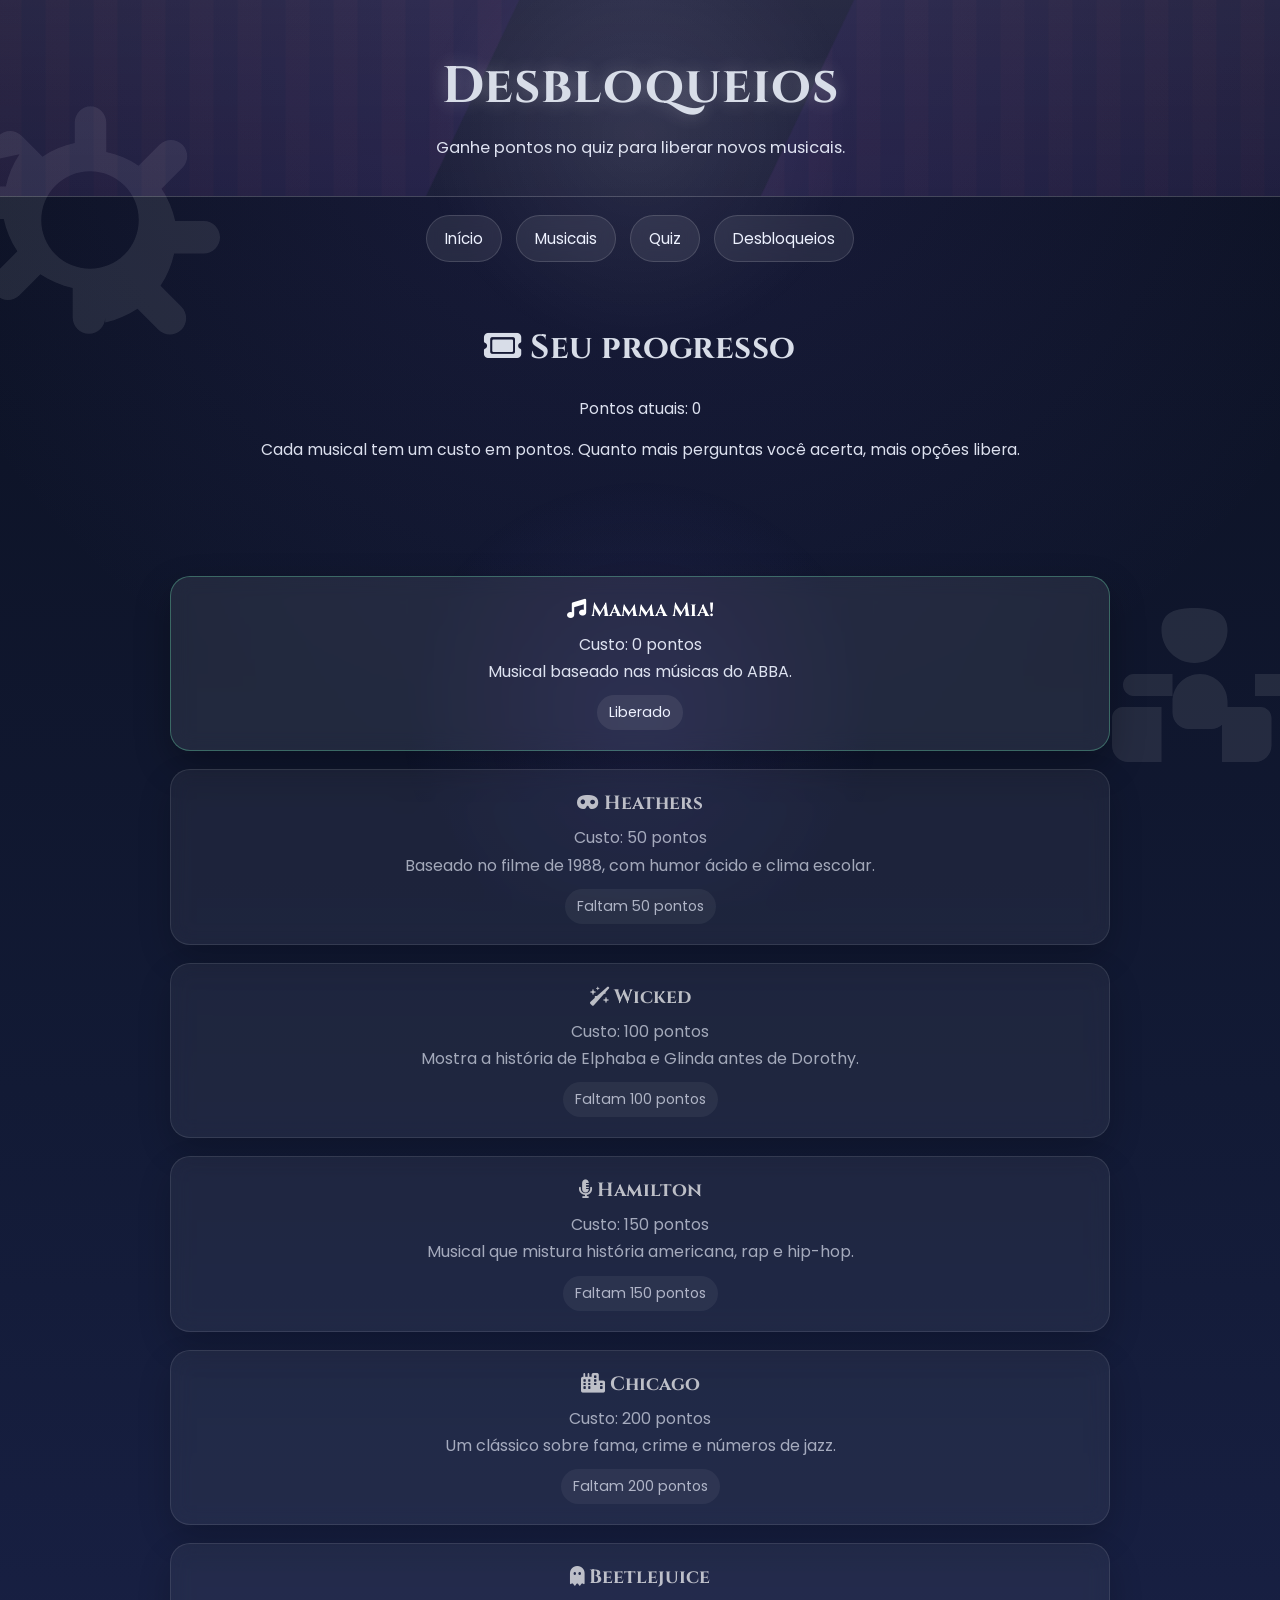
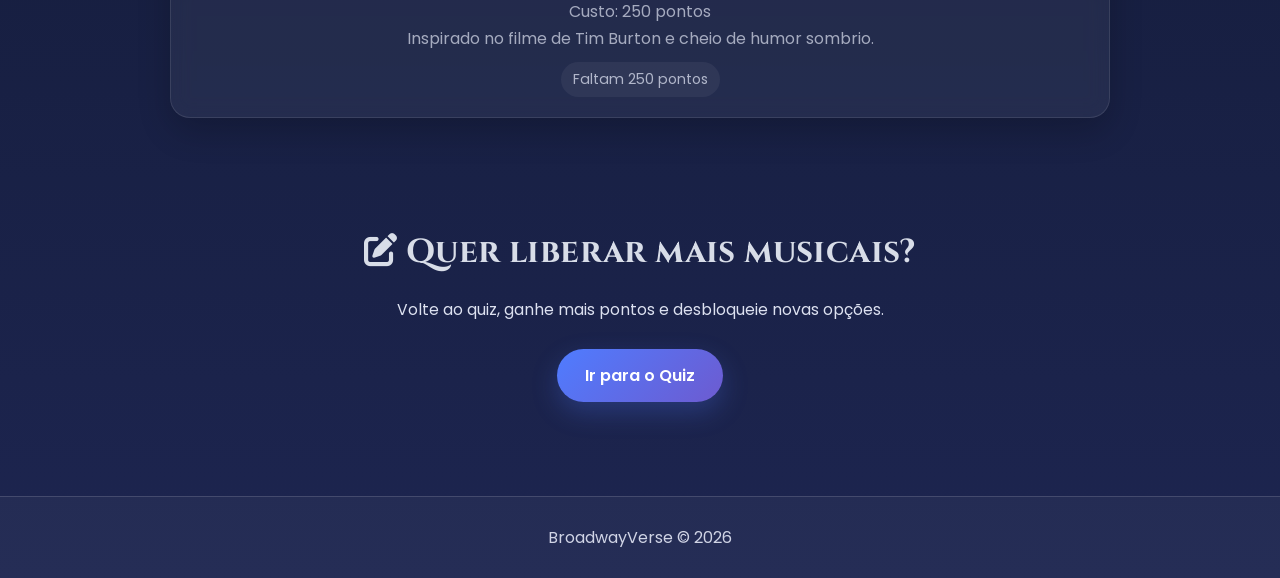
==== desbloqueios.html @ 9a896dba "Add files via upload" ====
<!DOCTYPE html>
<html lang="pt-BR">

<head>

    <!-- Configurações básicas da página -->
    <meta charset="UTF-8">
    <meta name="viewport" content="width=device-width, initial-scale=1.0">

    <!-- Título da aba -->
    <title>Desbloqueios | BroadwayVerse</title>

    <!-- Fontes do projeto -->
    <link href="https://fonts.googleapis.com/css2?family=Cinzel:wght@400;600;700&family=Poppins:wght@300;400;500;600&display=swap" rel="stylesheet">

    <!-- Ícones do projeto -->
    <link rel="stylesheet"
          href="https://cdnjs.cloudflare.com/ajax/libs/font-awesome/6.5.2/css/all.min.css">

    <!-- CSS principal -->
    <link rel="stylesheet" href="style.css">

    <!-- Manifesto do aplicativo -->
    <link rel="manifest" href="manifest.json">

</head>

<body>

    <!-- Fundo decorativo -->
    <div class="fundo-teatro"></div>

    <!-- Cabeçalho -->
    <header>

        <div class="cortina-esquerda"></div>
        <div class="cortina-direita"></div>

        <h1>Desbloqueios</h1>

        <p>
            Ganhe pontos no quiz para liberar novos musicais.
        </p>

    </header>

    <!-- Menu de navegação -->
    <nav>

        <a href="index.html">Início</a>
        <a href="musicais.html">Musicais</a>
        <a href="quiz.html">Quiz</a>
        <a href="desbloqueios.html">Desbloqueios</a>

    </nav>

    <!-- Resumo dos pontos -->
    <section class="historia">

        <h2>
            <i class="fa-solid fa-ticket"></i>
            Seu progresso
        </h2>

        <p id="pontosResumo">
            Pontos atuais: 0
        </p>

        <p>
            Cada musical tem um custo em pontos. Quanto mais perguntas você acerta, mais opções libera.
        </p>

    </section>

    <!-- Lista de musicais -->
    <section>

        <div class="lista-bloqueio">

            <!-- Mamma Mia -->
            <article class="bloqueio-card liberado" data-custo="0">

                <h3>
                    <i class="fa-solid fa-music"></i>
                    Mamma Mia!
                </h3>

                <p>
                    Custo: 0 pontos
                </p>

                <p>
                    Musical baseado nas músicas do ABBA.
                </p>

                <span class="pontos-tag status-texto">
                    Liberado
                </span>

            </article>

            <!-- Heathers -->
            <article class="bloqueio-card bloqueado" data-custo="50">

                <h3>
                    <i class="fa-solid fa-mask"></i>
                    Heathers
                </h3>

                <p>
                    Custo: 50 pontos
                </p>

                <p>
                    Baseado no filme de 1988, com humor ácido e clima escolar.
                </p>

                <span class="pontos-tag status-texto">
                    Bloqueado
                </span>

            </article>

            <!-- Wicked -->
            <article class="bloqueio-card bloqueado" data-custo="100">

                <h3>
                    <i class="fa-solid fa-wand-sparkles"></i>
                    Wicked
                </h3>

                <p>
                    Custo: 100 pontos
                </p>

                <p>
                    Mostra a história de Elphaba e Glinda antes de Dorothy.
                </p>

                <span class="pontos-tag status-texto">
                    Bloqueado
                </span>

            </article>

            <!-- Hamilton -->
            <article class="bloqueio-card bloqueado" data-custo="150">

                <h3>
                    <i class="fa-solid fa-microphone-lines"></i>
                    Hamilton
                </h3>

                <p>
                    Custo: 150 pontos
                </p>

                <p>
                    Musical que mistura história americana, rap e hip-hop.
                </p>

                <span class="pontos-tag status-texto">
                    Bloqueado
                </span>

            </article>

            <!-- Chicago -->
            <article class="bloqueio-card bloqueado" data-custo="200">

                <h3>
                    <i class="fa-solid fa-city"></i>
                    Chicago
                </h3>

                <p>
                    Custo: 200 pontos
                </p>

                <p>
                    Um clássico sobre fama, crime e números de jazz.
                </p>

                <span class="pontos-tag status-texto">
                    Bloqueado
                </span>

            </article>

            <!-- Beetlejuice -->
            <article class="bloqueio-card bloqueado" data-custo="250">

                <h3>
                    <i class="fa-solid fa-ghost"></i>
                    Beetlejuice
                </h3>

                <p>
                    Custo: 250 pontos
                </p>

                <p>
                    Inspirado no filme de Tim Burton e cheio de humor sombrio.
                </p>

                <span class="pontos-tag status-texto">
                    Bloqueado
                </span>

            </article>

        </div>

    </section>

    <!-- Voltar para o quiz -->
    <section class="download">

        <h2>
            <i class="fa-solid fa-pen-to-square"></i>
            Quer liberar mais musicais?
        </h2>

        <p>
            Volte ao quiz, ganhe mais pontos e desbloqueie novas opções.
        </p>

        <a href="quiz.html" class="botao">
            Ir para o Quiz
        </a>

    </section>

    <!-- Rodapé -->
    <footer>

        <p>
            BroadwayVerse © 2026
        </p>

    </footer>

    <!-- Script da página -->
    <script>

        // Lê os pontos salvos no navegador
        const pontos = Number(localStorage.getItem("broadwayversePontos")) || 0;

        // Atualiza o texto com a pontuação atual
        const pontosResumo = document.getElementById("pontosResumo");
        pontosResumo.textContent = "Pontos atuais: " + pontos;

        // Seleciona todos os cards de bloqueio
        const cards = document.querySelectorAll(".bloqueio-card");

        // Percorre cada musical e verifica se está liberado
        cards.forEach((card) => {
            const custo = Number(card.dataset.custo);
            const status = card.querySelector(".status-texto");

            if (pontos >= custo) {
                card.classList.remove("bloqueado");
                card.classList.add("liberado");
                status.textContent = "Liberado";
            } else {
                const faltam = custo - pontos;
                status.textContent = "Faltam " + faltam + " pontos";
            }
        });

        // Registra o service worker
        if ("serviceWorker" in navigator) {
            navigator.serviceWorker.register("service-worker.js");
        }

    </script>

</body>

</html>
---- style.css ----
/* ==========================
   VARIÁVEIS GERAIS
   Cores e fontes principais do projeto
========================== */

:root{
    --fundo-escuro: #0b1020;
    --fundo-meio: #121a35;
    --fundo-claro: #1d2550;
    --roxo: #6d5bd0;
    --azul: #4f7cff;
    --prata: #d8dde8;
    --branco: #ffffff;
    --texto: #eef2ff;
    --cartao: rgba(255,255,255,0.08);
    --borda: rgba(255,255,255,0.14);
    --sombra: 0 14px 35px rgba(0,0,0,0.28);
}

/* ==========================
   RESET BÁSICO
========================== */

*{
    margin:0;
    padding:0;
    box-sizing:border-box;
}

html{
    scroll-behavior:smooth;
}

body{
    font-family:'Poppins', sans-serif;
    background:
        radial-gradient(circle at top, rgba(109,91,208,0.15), transparent 35%),
        linear-gradient(180deg, var(--fundo-escuro), var(--fundo-meio), var(--fundo-claro));
    color:var(--texto);
    min-height:100vh;
    overflow-x:hidden;
    position:relative;
}

/* ==========================
   FUNDO DECORATIVO
   Elementos opacos e flutuantes
========================== */

body::before,
body::after{
    content:"";
    position:fixed;
    inset:auto;
    pointer-events:none;
    opacity:0.09;
    z-index:0;
    background-repeat:no-repeat;
    background-size:contain;
}

body::before{
    top:10%;
    left:-40px;
    width:260px;
    height:260px;
    background-image:url("data:image/svg+xml,%3Csvg xmlns='http://www.w3.org/2000/svg' viewBox='0 0 512 512'%3E%3Cpath fill='%23ffffff' d='M256 32c17.7 0 32 14.3 32 32v58.3c22.8 4.9 44.4 14 63.6 26.9l41.2-41.2c12.5-12.5 32.8-12.5 45.3 0s12.5 32.8 0 45.3l-41.2 41.2c12.9 19.2 22 40.8 26.9 63.6H480c17.7 0 32 14.3 32 32s-14.3 32-32 32h-58.3c-4.9 22.8-14 44.4-26.9 63.6l41.2 41.2c12.5 12.5 12.5 32.8 0 45.3s-32.8 12.5-45.3 0l-41.2-41.2c-19.2 12.9-40.8 22-63.6 26.9V448c0 17.7-14.3 32-32 32s-32-14.3-32-32v-58.3c-22.8-4.9-44.4-14-63.6-26.9l-41.2 41.2c-12.5 12.5-32.8 12.5-45.3 0s-12.5-32.8 0-45.3l41.2-41.2c-12.9-19.2-22-40.8-26.9-63.6H32c-17.7 0-32-14.3-32-32s14.3-32 32-32h58.3c4.9-22.8 14-44.4 26.9-63.6L75.9 135.4c-12.5-12.5-12.5-32.8 0-45.3s32.8-12.5 45.3 0l41.2 41.2c19.2-12.9 40.8-22 63.6-26.9V64c0-17.7 14.3-32 32-32zm0 128a96 96 0 1 0 0 192 96 96 0 1 0 0-192z'/%3E%3C/svg%3E");
    animation: flutuar 16s ease-in-out infinite;
}

body::after{
    bottom:8%;
    right:-30px;
    width:220px;
    height:220px;
    background-image:url("data:image/svg+xml,%3Csvg xmlns='http://www.w3.org/2000/svg' viewBox='0 0 640 512'%3E%3Cpath fill='%23ffffff' d='M400 64c0 53-43 96-96 96S208 117 208 64s43-64 96-64 96 11 96 64zm-80 128c44.2 0 80 35.8 80 80v32c0 26.5-21.5 48-48 48h-64c-26.5 0-48-21.5-48-48v-32c0-44.2 35.8-80 80-80zm-224 32c0-17.7 14.3-32 32-32h112v64H128c-17.7 0-32-14.3-32-32zm384-32h112c17.7 0 32 14.3 32 32s-14.3 32-32 32H480v-64zm-96 96h112c17.7 0 32 14.3 32 32v80c0 26.5-21.5 48-48 48h-96v-160zm-176 0v160h-96c-26.5 0-48-21.5-48-48v-80c0-17.7 14.3-32 32-32h112z'/%3E%3C/svg%3E");
    animation: flutuar 19s ease-in-out infinite reverse;
}

@keyframes flutuar{
    0%,100%{ transform:translateY(0) rotate(0deg); }
    50%{ transform:translateY(-18px) rotate(4deg); }
}

/* ==========================
   FUNDO TEATRO
   Camada suave para profundidade
========================== */

.fundo-teatro{
    position:fixed;
    inset:0;
    background:
        radial-gradient(circle at 50% 15%, rgba(255,255,255,0.08), transparent 22%),
        radial-gradient(circle at 50% 80%, rgba(109,91,208,0.12), transparent 25%);
    z-index:0;
    pointer-events:none;
}

/* ==========================
   CABEÇALHO
   Com cortinas laterais
========================== */

header{
    position:relative;
    z-index:1;
    text-align:center;
    padding:52px 20px 36px;
    background:linear-gradient(180deg, rgba(255,255,255,0.08), rgba(255,255,255,0.03));
    border-bottom:1px solid var(--borda);
    overflow:hidden;
}

header h1{
    font-family:'Cinzel', serif;
    font-size:clamp(2rem, 4vw, 3.6rem);
    color:var(--prata);
    letter-spacing:1px;
    text-shadow:0 0 18px rgba(255,255,255,0.28);
    position:relative;
    z-index:2;
}

header p{
    margin-top:14px;
    font-size:1.02rem;
    color:rgba(238,242,255,0.92);
    position:relative;
    z-index:2;
    max-width:760px;
    margin-left:auto;
    margin-right:auto;
}

.cortina-esquerda,
.cortina-direita{
    position:absolute;
    top:0;
    bottom:0;
    width:52%;
    background:
        repeating-linear-gradient(
            90deg,
            rgba(146, 77, 191, 0.22) 0 24px,
            rgba(89, 60, 153, 0.30) 24px 48px
        );
    filter:blur(0.2px);
    z-index:1;
    opacity:0.55;
}

.cortina-esquerda{
    left:0;
    clip-path:polygon(0 0, 100% 0, 86% 100%, 0 100%);
    animation: abrirEsquerda 1.7s ease-out forwards;
}

.cortina-direita{
    right:0;
    clip-path:polygon(14% 0, 100% 0, 100% 100%, 0 100%);
    animation: abrirDireita 1.7s ease-out forwards;
}

@keyframes abrirEsquerda{
    from{ transform:translateX(0); }
    to{ transform:translateX(-22%); }
}

@keyframes abrirDireita{
    from{ transform:translateX(0); }
    to{ transform:translateX(22%); }
}

/* ==========================
   MENU
========================== */

nav{
    position:relative;
    z-index:1;
    display:flex;
    justify-content:center;
    flex-wrap:wrap;
    gap:14px;
    padding:18px 20px 8px;
}

nav a{
    text-decoration:none;
    color:var(--texto);
    background:rgba(255,255,255,0.08);
    border:1px solid var(--borda);
    padding:11px 18px;
    border-radius:999px;
    transition:0.25s ease;
    font-size:0.95rem;
    backdrop-filter:blur(8px);
}

nav a:hover{
    transform:translateY(-2px);
    background:rgba(111, 148, 255, 0.22);
    border-color:rgba(145, 177, 255, 0.36);
}

/* ==========================
   SEÇÕES
========================== */

section{
    position:relative;
    z-index:1;
    padding:56px 20px;
}

section h2{
    font-family:'Cinzel', serif;
    font-size:clamp(1.5rem, 2.6vw, 2.2rem);
    text-align:center;
    margin-bottom:24px;
    color:var(--prata);
    letter-spacing:0.4px;
}

section h3{
    font-family:'Cinzel', serif;
    color:var(--branco);
}

/* ==========================
   BANNER
========================== */

.banner{
    text-align:center;
    padding:76px 20px 70px;
    max-width:980px;
    margin:0 auto;
}

.banner h2{
    font-family:'Cinzel', serif;
    font-size:clamp(2rem, 4vw, 3.3rem);
    margin-bottom:18px;
    color:var(--branco);
}

.banner p{
    max-width:760px;
    margin:0 auto;
    line-height:1.8;
    color:rgba(238,242,255,0.93);
    font-size:1.03rem;
}

.botao{
    display:inline-block;
    margin-top:28px;
    text-decoration:none;
    color:var(--branco);
    background:linear-gradient(135deg, #4f7cff, #6d5bd0);
    padding:14px 28px;
    border-radius:999px;
    transition:0.25s ease;
    font-weight:600;
    box-shadow:0 10px 26px rgba(79,124,255,0.25);
}

.botao:hover{
    transform:translateY(-2px);
    box-shadow:0 14px 30px rgba(79,124,255,0.35);
}

/* ==========================
   TEXTO CENTRAL
========================== */

.historia{
    max-width:900px;
    margin:0 auto;
    text-align:center;
}

.historia p{
    margin-top:12px;
    line-height:1.85;
    font-size:0.98rem;
    color:rgba(238,242,255,0.92);
}

/* ==========================
   CARDS
   Grid centralizado
========================== */

.cards{
    display:grid;
    grid-template-columns:repeat(auto-fit, minmax(240px, 300px));
    justify-content:center;
    gap:22px;
    max-width:1100px;
    margin:0 auto;
}

.card{
    background:var(--cartao);
    border:1px solid var(--borda);
    border-radius:22px;
    padding:24px 22px;
    text-align:center;
    box-shadow:var(--sombra);
    backdrop-filter:blur(10px);
    transition:0.25s ease;
}

.card:hover{
    transform:translateY(-4px);
    border-color:rgba(141, 168, 255, 0.35);
    box-shadow:0 18px 40px rgba(0,0,0,0.34);
}

.card h3{
    margin-bottom:12px;
    font-size:1.18rem;
}

.card p{
    line-height:1.75;
    font-size:0.96rem;
    color:rgba(238,242,255,0.92);
}

/* ==========================
   IMAGENS DOS CARDS
========================== */

.poster{
    width:100%;
    height:340px;
    object-fit:cover;
    border-radius:16px;
    margin-bottom:14px;
    border:1px solid rgba(255,255,255,0.14);
    display:block;
}

/* ==========================
   DOWNLOAD
========================== */

.download{
    text-align:center;
}

.download p{
    margin-top:10px;
    font-size:0.98rem;
    color:rgba(238,242,255,0.92);
}

#installBtn{
    margin-top:20px;
    background:linear-gradient(135deg, #4f7cff, #6d5bd0);
    color:var(--branco);
    border:none;
    padding:14px 24px;
    border-radius:999px;
    font-size:0.98rem;
    cursor:pointer;
    transition:0.25s ease;
    font-weight:600;
    box-shadow:0 10px 26px rgba(79,124,255,0.22);
}

#installBtn:hover{
    transform:translateY(-2px);
}

/* ==========================
   QUIZ
   Área principal do quiz
========================== */

.quiz-box{
    max-width:820px;
    margin:0 auto;
    text-align:center;
}

#pergunta{
    margin-bottom:26px;
    font-size:clamp(1.4rem, 2.2vw, 1.9rem);
}

#respostas{
    display:grid;
    gap:14px;
    max-width:720px;
    margin:0 auto;
}

.resposta-btn{
    padding:14px 16px;
    border:none;
    border-radius:16px;
    cursor:pointer;
    background:rgba(255,255,255,0.08);
    color:var(--branco);
    font-size:0.98rem;
    border:1px solid var(--borda);
    transition:0.22s ease;
}

.resposta-btn:hover{
    background:rgba(79,124,255,0.22);
    transform:translateY(-2px);
}

/* ==========================
   PONTUAÇÃO
========================== */

#pontos,
#streak,
#resultado,
#nivel{
    text-align:center;
    margin-top:10px;
}

#resultado{
    font-size:1.6rem;
    margin-top:18px;
}

/* ==========================
   BLOQUEIOS
   Tela dos musicais liberados
========================== */

.lista-bloqueio{
    max-width:940px;
    margin:0 auto;
    display:grid;
    gap:18px;
}

.bloqueio-card{
    background:var(--cartao);
    border:1px solid var(--borda);
    border-radius:20px;
    padding:20px 22px;
    text-align:center;
    box-shadow:var(--sombra);
    backdrop-filter:blur(10px);
}

.bloqueio-card h3{
    font-size:1.2rem;
    margin-bottom:8px;
}

.bloqueio-card p{
    line-height:1.7;
    color:rgba(238,242,255,0.92);
}

.bloqueado{
    opacity:0.72;
}

.liberado{
    border-color:rgba(120, 255, 193, 0.3);
}

.pontos-tag{
    display:inline-block;
    margin-top:10px;
    padding:7px 12px;
    border-radius:999px;
    background:rgba(255,255,255,0.08);
    font-size:0.88rem;
}

/* ==========================
   RODAPÉ
========================== */

footer{
    position:relative;
    z-index:1;
    text-align:center;
    padding:28px 20px;
    margin-top:38px;
    background:rgba(255,255,255,0.04);
    border-top:1px solid var(--borda);
    color:rgba(238,242,255,0.85);
}

/* ==========================
   RESPONSIVIDADE
========================== */

@media(max-width:768px){

    header{
        padding-top:44px;
    }

    nav{
        gap:10px;
    }

    nav a{
        width:fit-content;
    }

    .banner{
        padding-top:58px;
        padding-bottom:56px;
    }

    .cards{
        grid-template-columns:1fr;
        max-width:420px;
    }

    .poster{
        height:300px;
    }

    .cortina-esquerda,
    .cortina-direita{
        opacity:0.34;
    }
}
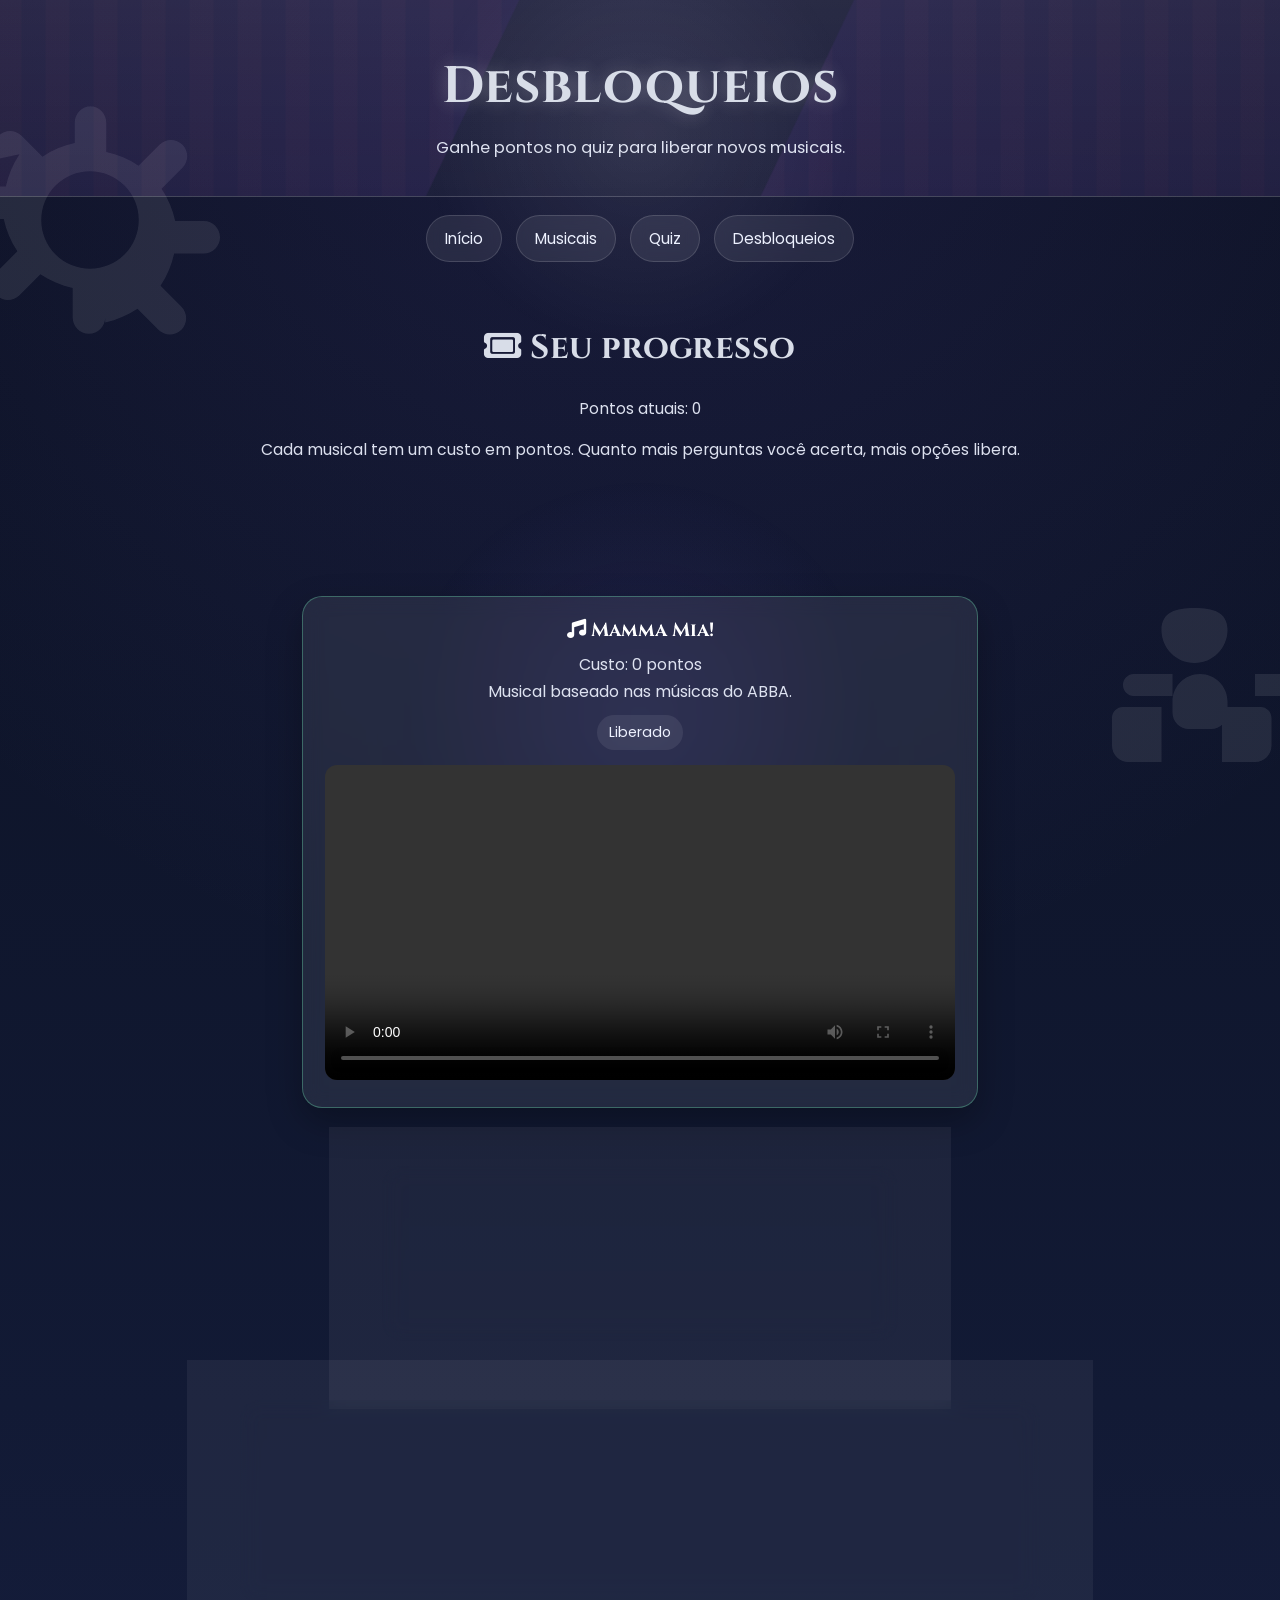
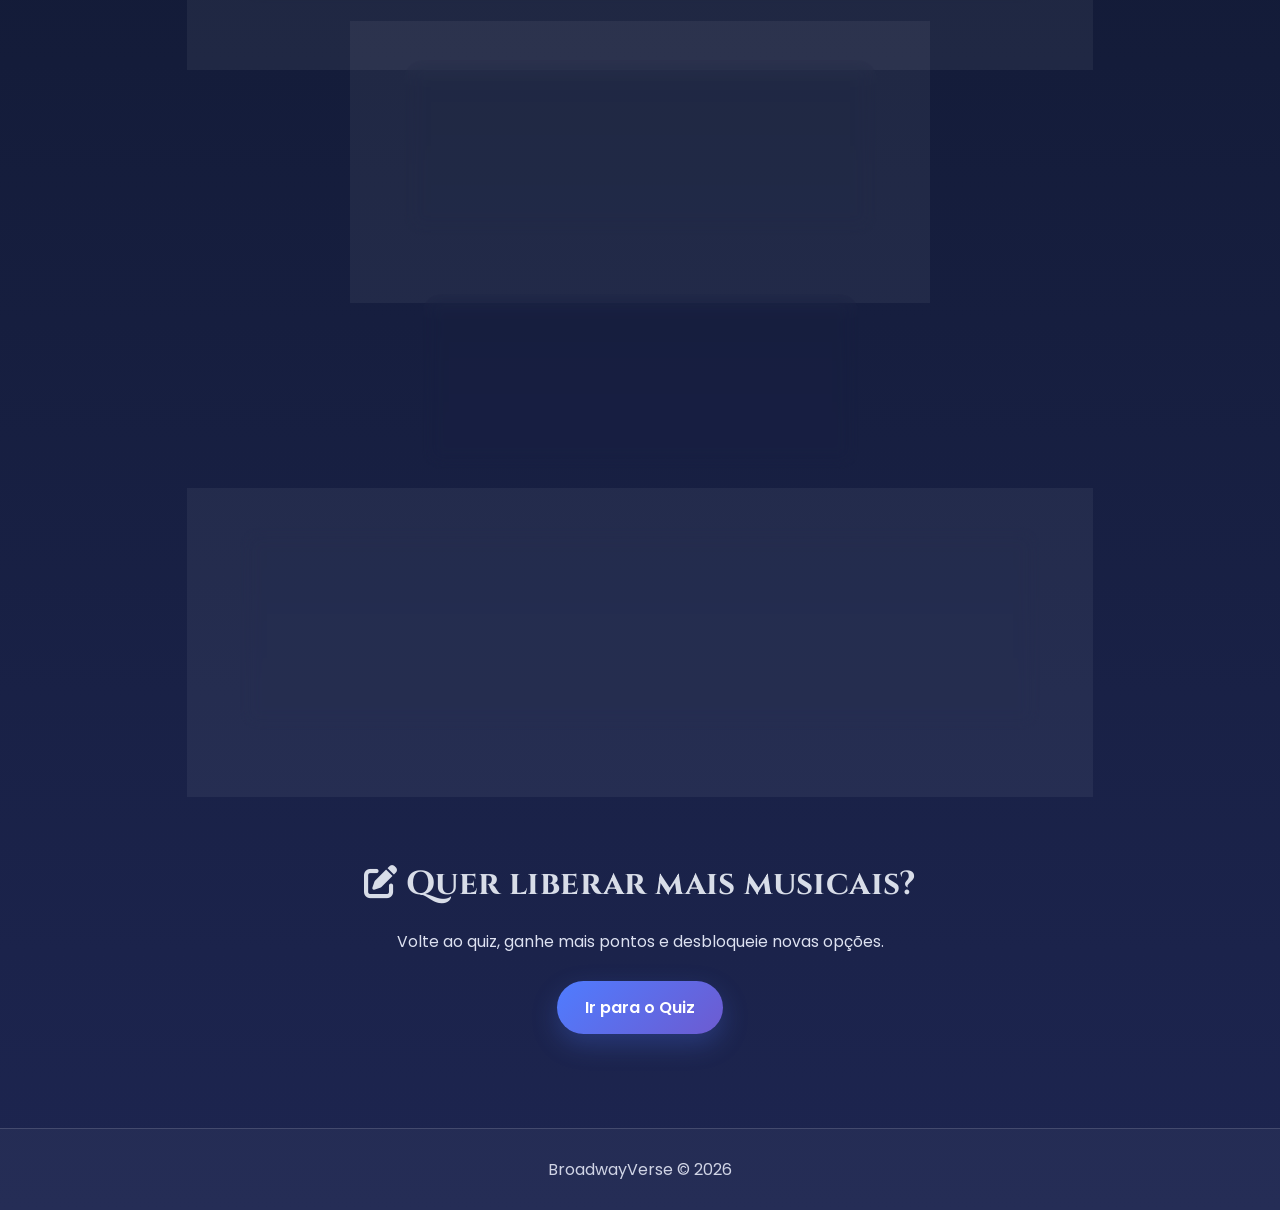
==== commit 41bc7cf9: "Add files via upload" ====
--- a/desbloqueios.html
+++ b/desbloqueios.html
@@ -97,6 +97,13 @@
                     Liberado
                 </span>
 
+                 <div class="conteudo-musical">
+                     <video controls width="100%">
+                    <source src="videos/mammamia.mp4" type="video/mp4">
+                
+                </div>
+
+
             </article>
 
             <!-- Heathers -->
@@ -119,6 +126,13 @@
                     Bloqueado
                 </span>
 
+                 <div class="conteudo-musical">
+                <video controls width="100%">
+                <source src="videos/heathers.mp4" type="video/mp4">
+                </video>
+
+                </div>
+
             </article>
 
             <!-- Wicked -->
@@ -126,7 +140,7 @@
 
                 <h3>
                     <i class="fa-solid fa-wand-sparkles"></i>
-                    Wicked
+                    Fantasma da Opera
                 </h3>
 
                 <p>
@@ -134,12 +148,20 @@
                 </p>
 
                 <p>
-                    Mostra a história de Elphaba e Glinda antes de Dorothy.
-                </p>
-
-                <span class="pontos-tag status-texto">
-                    Bloqueado
-                </span>
+                    O Fantasma da Ópera é um clássico musical sobre um triângulo amoroso obsessivo nos bastidores da Ópera de Paris.
+                </p>
+
+                <span class="pontos-tag status-texto">
+                    Bloqueado
+                </span>
+
+                 <div class="conteudo-musical">
+
+                     <video controls width="100%">
+                    <source src="videos/fantasmadaopera.mp4" type="video/mp4">
+                    </video>
+
+                </div>
 
             </article>
 
@@ -163,6 +185,14 @@
                     Bloqueado
                 </span>
 
+                 <div class="conteudo-musical">
+                <video controls width="100%">
+                <source src="videos/hamilton.mp4" type="video/mp4">
+                </video>
+                  
+
+                </div>
+
             </article>
 
             <!-- Chicago -->
@@ -185,6 +215,11 @@
                     Bloqueado
                 </span>
 
+                 <div class="conteudo-musical">
+                <video controls width="100%">
+                <source src="videos/chicago].mp4" type="video/mp4">
+                </div>
+
             </article>
 
             <!-- Beetlejuice -->
@@ -192,7 +227,7 @@
 
                 <h3>
                     <i class="fa-solid fa-ghost"></i>
-                    Beetlejuice
+                    Hadestown
                 </h3>
 
                 <p>
@@ -200,12 +235,18 @@
                 </p>
 
                 <p>
-                    Inspirado no filme de Tim Burton e cheio de humor sombrio.
-                </p>
-
-                <span class="pontos-tag status-texto">
-                    Bloqueado
-                </span>
+                    Hadestown é um musical que moderniza o mito grego de Orfeu e Eurídice em um cenário industrial da Grande Depressão.
+                </p>
+
+                <span class="pontos-tag status-texto">
+                    Bloqueado
+                </span>
+
+                 <div class="conteudo-musical">
+                <video controls width="100%">
+                <source src="videos/hadestown.mp4" type="video/mp4">
+                </video>
+                </div>
 
             </article>
 
@@ -250,22 +291,35 @@
         const pontosResumo = document.getElementById("pontosResumo");
         pontosResumo.textContent = "Pontos atuais: " + pontos;
 
-        // Seleciona todos os cards de bloqueio
+        // Percorre cada musical e verifica se está liberado
         const cards = document.querySelectorAll(".bloqueio-card");
 
-        // Percorre cada musical e verifica se está liberado
         cards.forEach((card) => {
-            const custo = Number(card.dataset.custo);
-            const status = card.querySelector(".status-texto");
+
+        const custo = Number(card.dataset.custo);
+        const status = card.querySelector(".status-texto");
+        const conteudo = card.querySelector(".conteudo-musical");
 
             if (pontos >= custo) {
+
                 card.classList.remove("bloqueado");
                 card.classList.add("liberado");
+
                 status.textContent = "Liberado";
+
+            if (conteudo) {
+                conteudo.style.display = "block";
+            }
+
             } else {
-                const faltam = custo - pontos;
-                status.textContent = "Faltam " + faltam + " pontos";
+
+                status.textContent = "Faltam " + (custo - pontos) + " pontos";
+
+                if (conteudo) {
+                 conteudo.style.display = "none";
             }
+        }
+
         });
 
         // Registra o service worker
--- a/style.css
+++ b/style.css
@@ -534,4 +534,30 @@
     .cortina-direita{
         opacity:0.34;
     }
+}
+/* =========================
+   Vídeos desbloqueáveis
+========================= */
+
+.conteudo-musical {
+    margin-top: 15px;
+    display: none;
+}
+
+.conteudo-musical iframe,
+.conteudo-musical video {
+    width: 100%;
+    border: none;
+    border-radius: 12px;
+    min-height: 315px;
+}
+
+.bloqueio-card {
+    max-width: 800px;
+    margin: 20px auto;
+}
+
+.bloqueio-card.bloqueado iframe,
+.bloqueio-card.bloqueado video {
+    display: none;
 }
